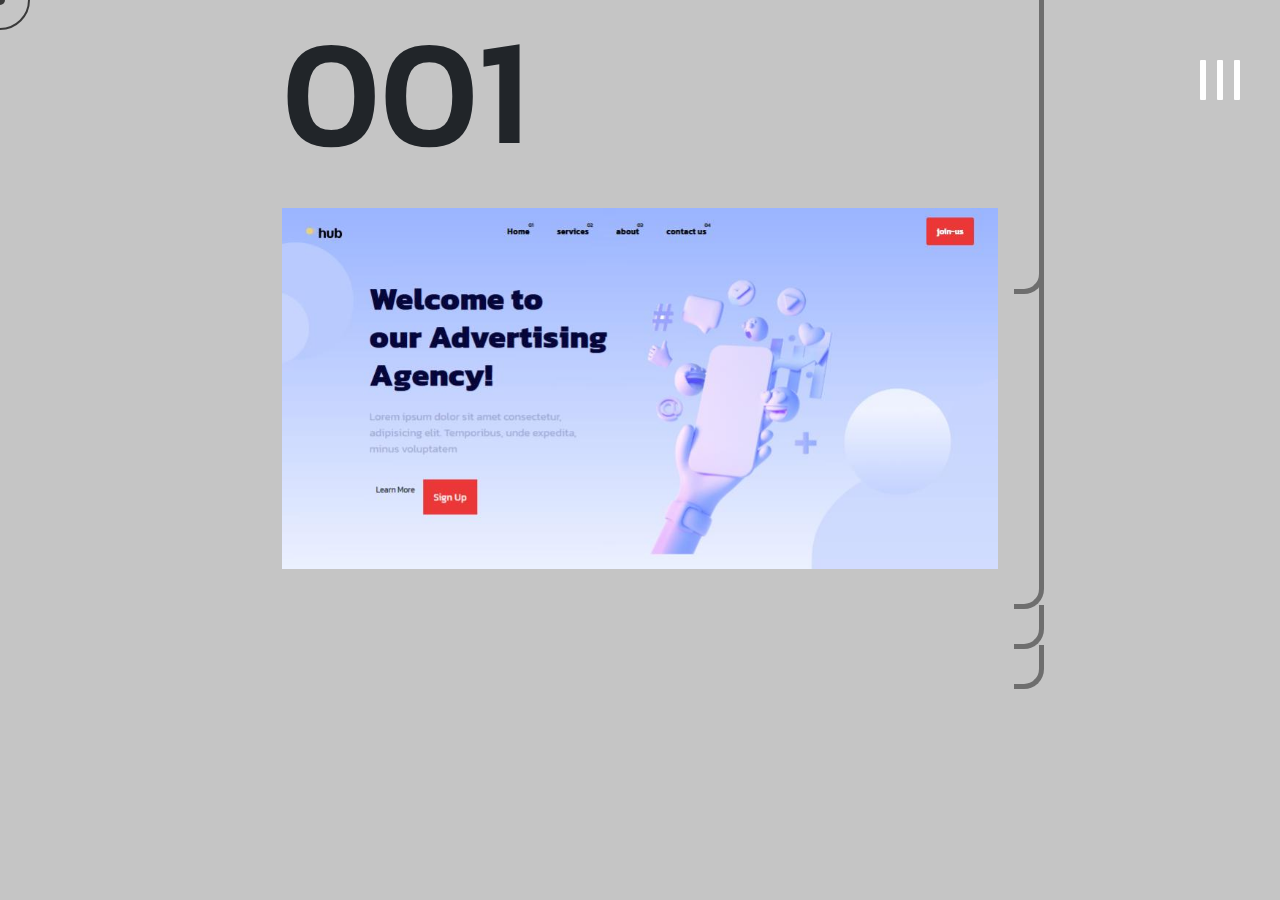
==== project-four.html @ 01827b54 "Add files via upload" ====
<!DOCTYPE html>
<html lang="en">
  <head>
    <meta charset="UTF-8" />
    <meta name="viewport" content="width=device-width, initial-scale=1.0" />

    <link
      rel="stylesheet"
      href="https://cdnjs.cloudflare.com/ajax/libs/font-awesome/6.6.0/css/all.min.css"
      integrity="sha512-Kc323vGBEqzTmouAECnVceyQqyqdsSiqLQISBL29aUW4U/M7pSPA/gEUZQqv1cwx4OnYxTxve5UMg5GT6L4JJg=="
      crossorigin="anonymous"
      referrerpolicy="no-referrer"
    />
    <link
      href="https://cdn.jsdelivr.net/npm/bootstrap@5.3.3/dist/css/bootstrap.min.css"
      rel="stylesheet"
      integrity="sha384-QWTKZyjpPEjISv5WaRU9OFeRpok6YctnYmDr5pNlyT2bRjXh0JMhjY6hW+ALEwIH"
      crossorigin="anonymous"
    />

    <link rel="stylesheet" href="style.css" />
    <title>Document</title>
  </head>
  <body>
    <div class="curser-dot" id="curser-dot"></div>
    <div class="curser-outline" id="curser-outline"></div>

    <div id="side-bar" class="side-bar">
      <div id="toggle_btn" class="toggle_btn">
        <span></span>
        <span></span>
        <span></span>
      </div>

      <div class="side-bar-content"></div>
      <h4>
        <span class=" send-text">Send</span><br />
        positive message!
      </h4>
      <input placeholder="YOUR NAME" type="text" />
      <input  class="message" placeholder="MESSAGE" type="text" />
      <div class="btn">Send</div>



      <ul class="d-flex flex-wrap">
        <li><i class="fa-brands fa-linkedin"></i></li>
        <li><i class="fa-brands fa-facebook"></i></li>
        <li><i class="fa-brands fa-github"></i></li>
      </ul>


    </div>

    <div class="top proj position-relative"></div>

    <div class="project-div">
      <div class="container">
        <div class="Proj-content">
          <div class="position-relative">
            <h1 class="">001</h1>

            <img src="assets/four/one.JPG" alt="" />
            <span class="circle-line first"></span>
            <span class="last-line"></span>
          </div>
          <div class="position-relative">
            <img src="assets/four/two.jpg" alt="" />
            <span class="circle-line"></span>
            <span class="last-line"></span>
          </div>
          <div class="position-relative">
            <img src="assets/four/three.jpg" alt="" />
            <span class="circle-line"></span>
            <span class="last-line"></span>
          </div>
          <div class="position-relative">
            <img src="assets/four/four.jpg" alt="" />
            <span class="circle-line"></span>
            <span class="last-line  last"></span>
          </div>
          
        </div>
      </div>
    </div>

    <script
      src="https://cdn.jsdelivr.net/npm/bootstrap@5.3.3/dist/js/bootstrap.bundle.min.js"
      integrity="sha384-YvpcrYf0tY3lHB60NNkmXc5s9fDVZLESaAA55NDzOxhy9GkcIdslK1eN7N6jIeHz"
      crossorigin="anonymous"
    ></script>

    <script src="app.js"></script>
  </body>
</html>
---- style.css ----
@import url('https://fonts.googleapis.com/css2?family=IBM+Plex+Sans+Arabic:wght@100;200;300;400;500;600;700&family=Kanit:ital,wght@0,100;0,200;0,300;0,400;0,500;0,600;0,700;0,800;0,900;1,100;1,200;1,300;1,400;1,500;1,600;1,700;1,800;1,900&family=Roboto:ital,wght@0,100;0,300;0,400;0,500;0,700;0,900;1,100;1,300;1,400;1,500;1,700;1,900&family=Tajawal:wght@200;300;400;500;700;800;900&display=swap');


@import url('https://fonts.googleapis.com/css2?family=Bebas+Neue&family=IBM+Plex+Sans+Arabic:wght@100;200;300;400;500;600;700&family=Jaro:opsz@6..72&family=Josefin+Sans:ital,wght@0,100..700;1,100..700&family=Kanit:ital,wght@0,100;0,200;0,300;0,400;0,500;0,600;0,700;0,800;0,900;1,100;1,200;1,300;1,400;1,500;1,600;1,700;1,800;1,900&family=Roboto:ital,wght@0,100;0,300;0,400;0,500;0,700;0,900;1,100;1,300;1,400;1,500;1,700;1,900&family=Tajawal:wght@200;300;400;500;700;800;900&family=Teko:wght@300..700&display=swap');
@import url('https://fonts.googleapis.com/css2?family=Bebas+Neue&family=IBM+Plex+Sans+Arabic:wght@100;200;300;400;500;600;700&family=Kanit:ital,wght@0,100;0,200;0,300;0,400;0,500;0,600;0,700;0,800;0,900;1,100;1,200;1,300;1,400;1,500;1,600;1,700;1,800;1,900&family=Roboto:ital,wght@0,100;0,300;0,400;0,500;0,700;0,900;1,100;1,300;1,400;1,500;1,700;1,900&family=Tajawal:wght@200;300;400;500;700;800;900&display=swap');
@import url('https://fonts.googleapis.com/css2?family=Bebas+Neue&family=IBM+Plex+Sans+Arabic:wght@100;200;300;400;500;600;700&family=Josefin+Sans:ital,wght@0,100..700;1,100..700&family=Kanit:ital,wght@0,100;0,200;0,300;0,400;0,500;0,600;0,700;0,800;0,900;1,100;1,200;1,300;1,400;1,500;1,600;1,700;1,800;1,900&family=Roboto:ital,wght@0,100;0,300;0,400;0,500;0,700;0,900;1,100;1,300;1,400;1,500;1,700;1,900&family=Tajawal:wght@200;300;400;500;700;800;900&display=swap');


body {
    background-color: rgb(197, 197, 197);
    font-family: "Kanit", sans-serif;
    cursor: none;
    overflow-x: hidden;
}

:root {
    --black: black;
    --light-black: rgb(110, 110, 110);
}

html {
    scroll-behavior: smooth;
}


.curser-dot {
    width: 10px;
    height: 10px;
    background-color: rgb(255, 255, 255);
    mix-blend-mode: difference;

}

.curser-outline {
    width: 60px;
    height: 60px;
    border: 2px solid white;
    mix-blend-mode: difference;
    z-index: 500;
}

.curser-outline,
.curser-dot {
    position: fixed;
    top: 0;
    left: 0;
    transform: translate(-50%, -50%);
    border-radius: 50%;
    z-index: 500;
    pointer-events: none;

}



/* main start */


.top {
    width: 100%;
    display: flex;
    justify-content: center;
    align-items: center;
    flex-direction: column;

    padding: 50px 0;
}

.main-section-title {
    position: relative;
    display: flex;
    align-items: center;
    justify-content: center;
    color: var(--black);


    h1 {
        font-family: "Josefin Sans", sans-serif;
        position: relative;
        left: -137px;
        font-size: 25px;
        font-weight: 700;
    }


    h5 {
        position: absolute;
        left: -191px;
        bottom: 11px;
    }

    &::after {
        content: '';
        position: absolute;
        width: 440px;
        background-color: var(--black);
        right: -311px;
        height: 3px;
    }

    &::before {
        content: '';
        position: absolute;
        width: 160px;
        background-color: var(--black);
        left: -309px;
        height: 3px;
    }

}


.main-img {
    width: 100%;
    right: 0;
    position: absolute;
    z-index: -1;
}






.all-thing {}

/* landing start */


.landing-section {
    padding: 100px 0 0;
    height: 100vh;

}

.logo {
    font-size: 30px;
    color: rgb(46, 46, 46);
    padding: 20px 50px;
    font-family: "Jaro", serif;
    font-weight: 800;
}



.landing-section .top-content {

    position: relative;

    &::after {
        position: absolute;
        content: '';
        left: 0;
        background-color: rgb(197, 197, 197);
        height: 100%;
        width: 218px;
        top: 0;
        transform: translateX(-218px);
        z-index: 6;
    }

    .wel-text {
        font-size: clamp(120px, 10vw, 50px);
        line-height: 81px;
        font-weight: 800;
        animation: landingAnimationtwo forwards 1s;
        position: relative;



    }

    .dis-text {


        h1 {
            &:nth-child(1) {
                font-size: 50px;
                color: white;
                animation: landingAnimationtwo forwards 2s;
                position: relative;


            }

            &:nth-child(2) {
                position: relative;
                font-size: clamp(120px, 10vw, 50px);


                color: rgb(255, 255, 255);
                font-weight: 900;
                mix-blend-mode: difference;
                z-index: 5;
                animation: landingAnimationtwo forwards 2s;

            }
        }

    }
}



.landing-section .bot-content {


    padding: 20px;

    p {
        width: 35%;

        font-size: 25px;


        span {
            background-color: #6d6d6d70;
            padding: 0 5px;
        }

    }

    .btn {
        background-color: rgb(255, 255, 255);
        color: black;
        display: inline-block;
        padding: 0.9rem 1.8rem;
        font-size: 16px;
        font-weight: 700;
        cursor: pointer;
        position: relative;
        text-decoration: none;
        overflow: hidden;
        height: 64px;
        display: flex;
        justify-content: center;
        align-items: center;
        width: 191px;
        font-weight: 700;
        margin-right: 250px;
        border-radius: 0;
        z-index: 1;
    }

    .btn:hover {
        color: white;
    }

    .btn::before {
        content: "";
        position: absolute;
        left: 0;
        top: 0;
        width: 100%;
        height: 100%;
        background-color: rgb(95, 95, 255);
        transform: translateX(-100%);
        transition: all .3s;
        z-index: -1;
    }

    .btn:hover::before {
        transform: translateX(0);
    }
}






/* my projects start */
.my_projects {
    padding: 50px 0 120px;
    display: flex;
    flex-direction: column;
    align-items: center;
    justify-content: center;

    p {
        color: #e7e6e6;
        font-size: 19px;
        width: 448px;
    }

    .row {
        padding: 40px 0;
    }

    .row a {
        list-style: none;
        text-decoration: none;
    }


    .top {
        padding: 0;
    }

    .main-section-title {
        h1 {
            color: white;
        }

        &::after {
            background-color: white;

        }

        &::before {
            background-color: white;

        }
    }
}


.my_projects .content {

    background-color: #ededed;
    position: relative;
    width: 100%;
    animation: scrollAnimation linear;
    animation-timeline: view();
    animation-range: entry 0;



    &:hover {
        .btn {
            color: rgb(255, 255, 255);
            background-color: rgb(95, 95, 95);
        }


        .img-content img {
            transform: scale(1.2);

        }
    }


}


.img-content {
    width: 100%;
    padding: 50px 25px;
    background-color: white;
    min-height: 167px;
    border-bottom-left-radius: 30px;
    border-bottom-right-radius: 30px;


    img {
        width: 160px;
        transition: 0.5s all;
    }
}

.text-content {
    padding: 20px;


    .btn {
        height: 50px;
        width: 50px;
        color: rgb(95, 95, 95);
        position: relative;
        border: 2px solid rgb(95, 95, 95);
        border-radius: 50%;
        display: flex;
        justify-content: center;
        align-items: center;
        font-size: 20px;
    }


    h5 {
        width: 50%;
        font-size: 23;
        color: rgb(82, 81, 81);
    }
}

.one-num {
    position: absolute;
    z-index: 5;
    clip-path: circle();
    padding: 20px;
    color: rgb(0 0 0);
    background-color: rgb(216, 216, 216);
    left: -24px;
    top: -36px;
    padding: 28px;
    font-size: 26px;
    font-weight: 800;
}




/* my-skills */


.my-skills {
    padding: 50px;
    position: relative;
    background-color: #c5c5c5;

}


.my-skills .animation-div {

    display: flex;
    align-items: center;
    justify-content: center;


}

.my-skills .animation-content {
    flex-wrap: wrap;

}

.my-skills .animation-content li {
    background-color: white;
    margin: 12px;
    padding: 45px;
    list-style: none;
    display: flex;
    flex-direction: column;
    align-items: center;
    border-radius: 4px;

    h5 {
        color: #787878;
        font-family: "Josefin Sans", sans-serif;
        margin: 9px 0 0;
    }


    i {
        font-size: 64px;
    }
}

.my-skills .card-lets-talk {
    background-color: rgb(95, 95, 253);
    background-image: url(./assets/cardBackgroun.png);
    background-position: center;
    background-size: cover;
    background-repeat: no-repeat;
    position: absolute;
    padding: 10px 31px;
    top: 0;
    right: 68px;

    transform: rotate(-19deg);
    color: white;
    border-left: rgb(175, 175, 255) solid 2px;
    border-bottom: rgb(52, 52, 156) solid 2px;
    box-shadow: 1px 9px 10px -1px black;
    font-family: "Tajawal", serif;
    animation: scrollAnimationtwo linear;
    animation-timeline: view();
    animation-range-end: 350px;
}



/* project-page */


.top.proj {



    padding: 0;

    h1 {
        font-size: 200px;
    }
}



.project-div {
    display: flex;
    flex-direction: column;



    .Proj-content {
        padding: 0 200px;
    }


    .Proj-content .circle {

        top: 0;
        right: 0;
        border-radius: 50%;
        border: 2px black solid;
        display: flex;
        justify-content: center;
        align-items: center;
        width: 50px;
        height: 50px;
        transform: translateX(70px);

        display: none;



    }

    .Proj-content .circle-line {
        position: absolute;
        top: 0;
        right: 0;
        height: 50%;
        background-color: transparent;
        width: 30px;

        border-right: 5px solid var(--light-black);
        border-bottom: 5px solid var(--light-black);

        border-bottom-right-radius: 20px;
        transform: translateX(46px);


    }



    .Proj-content h1 {


        font-size: 150px;
    }





    .Proj-content .last-line {
        position: absolute;
        bottom: 0;
        right: 0;
        height: 60%;
        background-color: var(--light-black);
        width: 5px;
        transform: translateX(46px);



    }

    .Proj-content .last {
        display: none;
    }


    .Proj-content .first {}



    img {
        margin: 20px 0;
        width: 100%;


    }


}





/* side_bar */



.side-bar {
    height: 100%;
    width: 300px;
    right: -300px;
    position: fixed;
    top: 0;
    background-color: white;
    z-index: 400;
    padding: 100px 39px;
    display: flex;
    justify-content: center;
    flex-direction: column;
    transition: 400ms ease-in-out all;





    .btn {
        background-color: rgb(81, 81, 255);
        margin: 10px 0;
        border-radius: 0;
        color: white;
    }

    ul {
        margin-top: 20px;


        padding-left: 0;

        li {
            list-style: none;
            cursor: pointer;

            margin: 15px;

            i {
                font-size: 30px;
            }
        }
    }


    h4 {

        margin: 50px 0 20px;

        .send-text {
            font-size: 70px;
            font-family: "Teko", sans-serif;
        }
    }

}

.side-bar .toggle_btn {
    position: absolute;
    left: -80px;
    top: 60px;
    display: flex;
    width: 40px;
    height: 40px;
    align-items: center;
    cursor: pointer;
    justify-content: center;








    span {
        position: absolute;
        background-color: rgb(255, 255, 255);
        width: 6px;
        height: 100%;
        border-radius: 1px;
        transition: 400ms ease all;


        &:nth-child(1) {
            left: 0;
        }

        &:nth-child(2) {
            left: 50%;
            transform: translateX(-50%);
        }

        &:nth-child(3) {
            right: 0;
        }

    }

}


.side-bar.active {

    right: 0;




    .toggle_btn span {


        &:nth-child(1) {
            left: 50%;
            transform: translateX(-50%) rotate(45deg);

        }

        &:nth-child(2) {
            display: none;

        }

        &:nth-child(3) {
            left: 50%;
            transform: translateX(-50%) rotate(-45deg);

        }

    }

    .toggle_btn {
        left: -50px;

    }

}




.side-bar input {
    color: rgb(0, 0, 0);
    width: 100%;
    padding: 11px 16px;
    font-size: 13px;
    margin: 10px 0;
    background-color: rgb(199 199 199);
    border: none;



    &:focus-visible {
        outline: 1px rgb(49, 49, 49) solid;
    }

    &::placeholder {
        color: rgb(46, 46, 46);
    }

    &:nth-child(3) {
        padding: 5px 9px 20px;
    }
}


.side-bar .message {
    padding: 11px 20px 55px;
}











@keyframes animation-way {

    from {
        transform: translateX(0);
    }

    to {
        transform: translateX(-100px);
    }

}


@keyframes scrollAnimation {
    from {
        opacity: 0;
        scale: 0.5;
    }

    to {
        opacity: 1;
        scale: 1;
    }
}

@keyframes scrollAnimationtwo {
    from {
        opacity: 0;
        scale: 2;
    }

    to {
        opacity: 1;
        scale: 1;
    }
}

@keyframes landingAnimationtwo {
    from {
        left: -100%;
    }

    to {
        left: 0;
    }
}
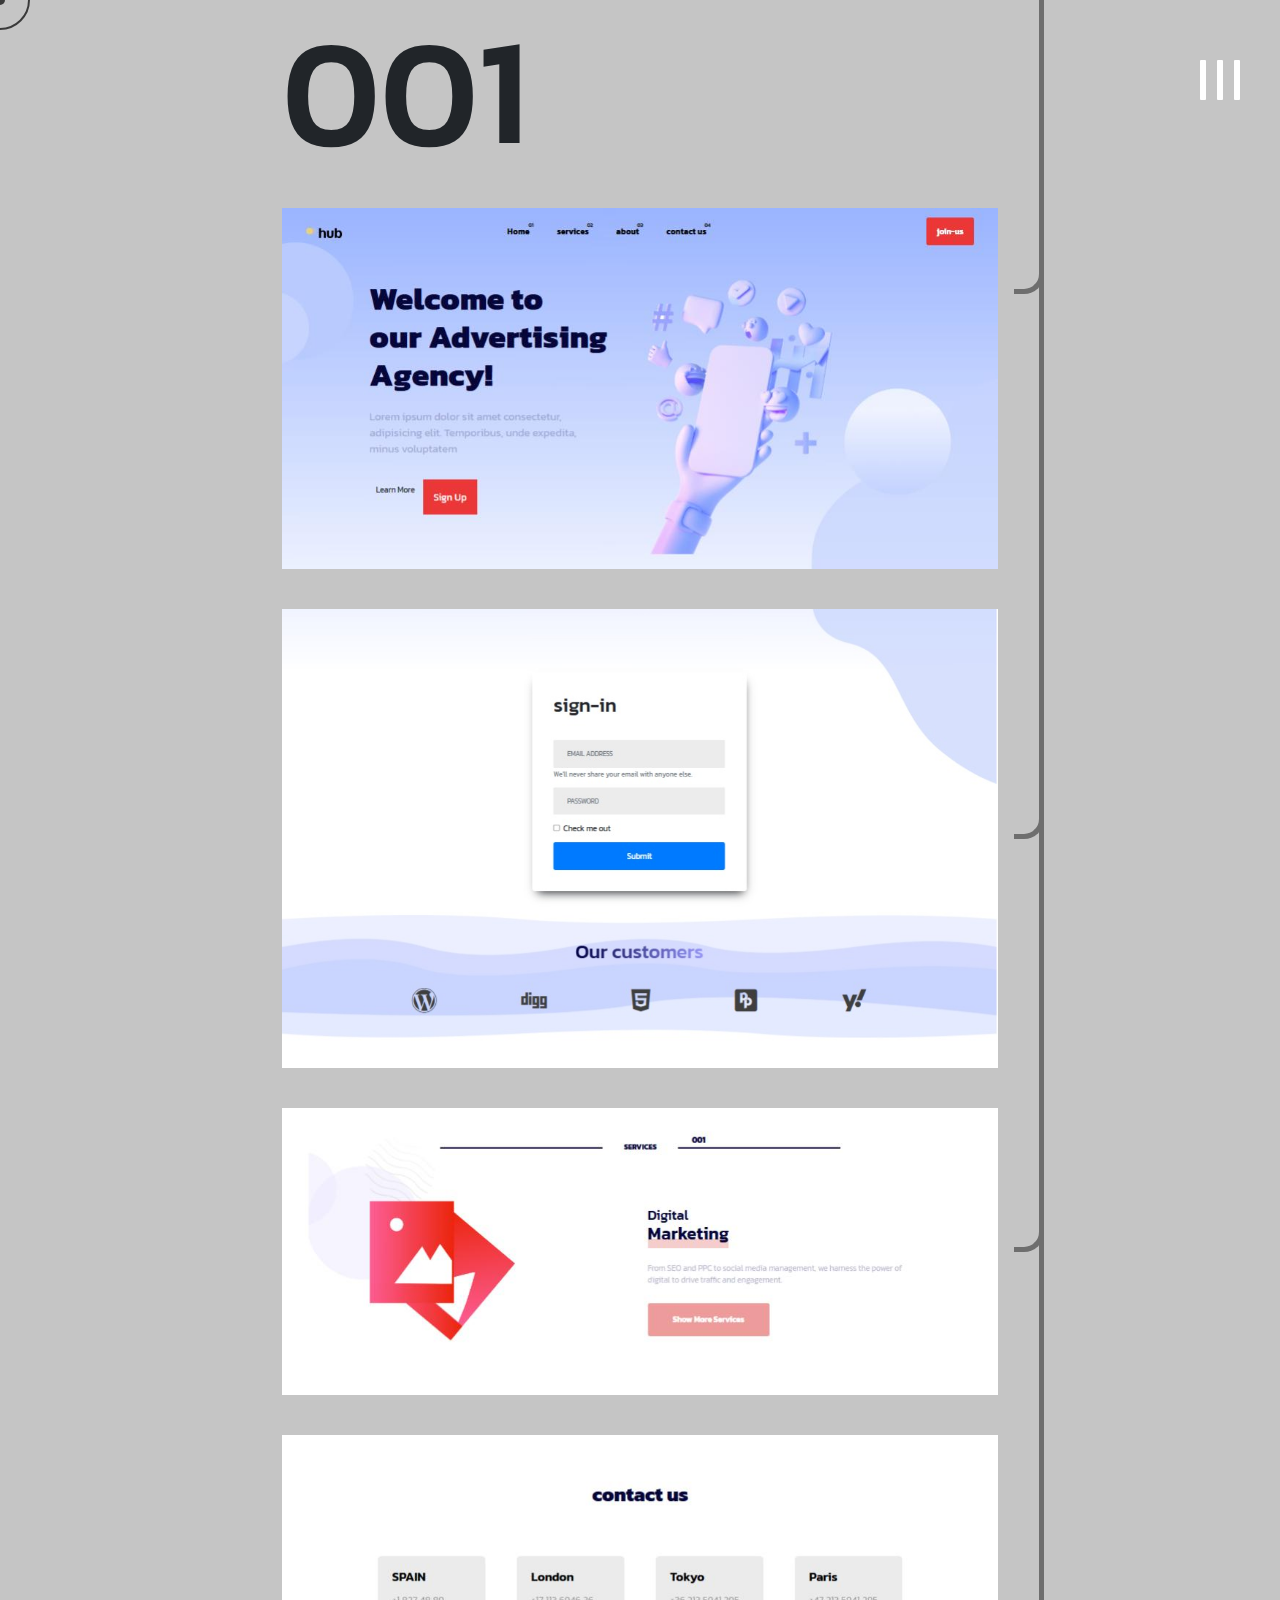
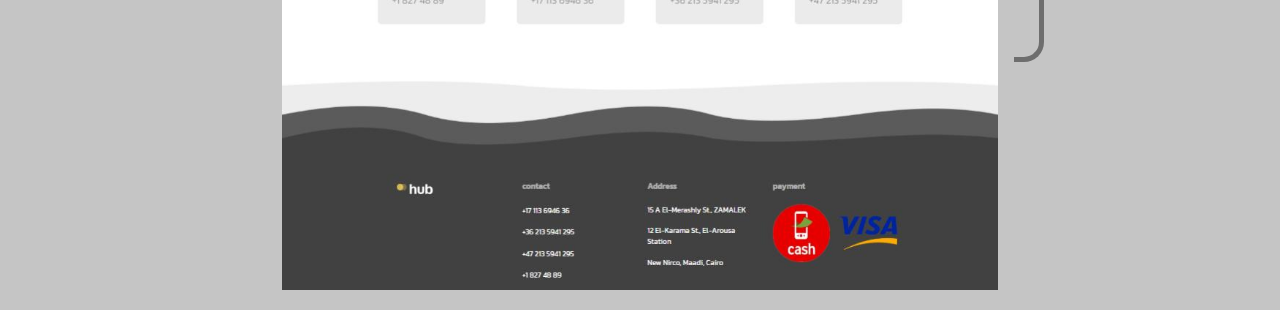
==== commit 0d3dc2fe: "Update project-four.html" ====
--- a/project-four.html
+++ b/project-four.html
@@ -60,7 +60,7 @@
           <div class="position-relative">
             <h1 class="">001</h1>
 
-            <img src="assets/four/one.JPG" alt="" />
+            <img src="assets/four/one.jpg" alt="" />
             <span class="circle-line first"></span>
             <span class="last-line"></span>
           </div>
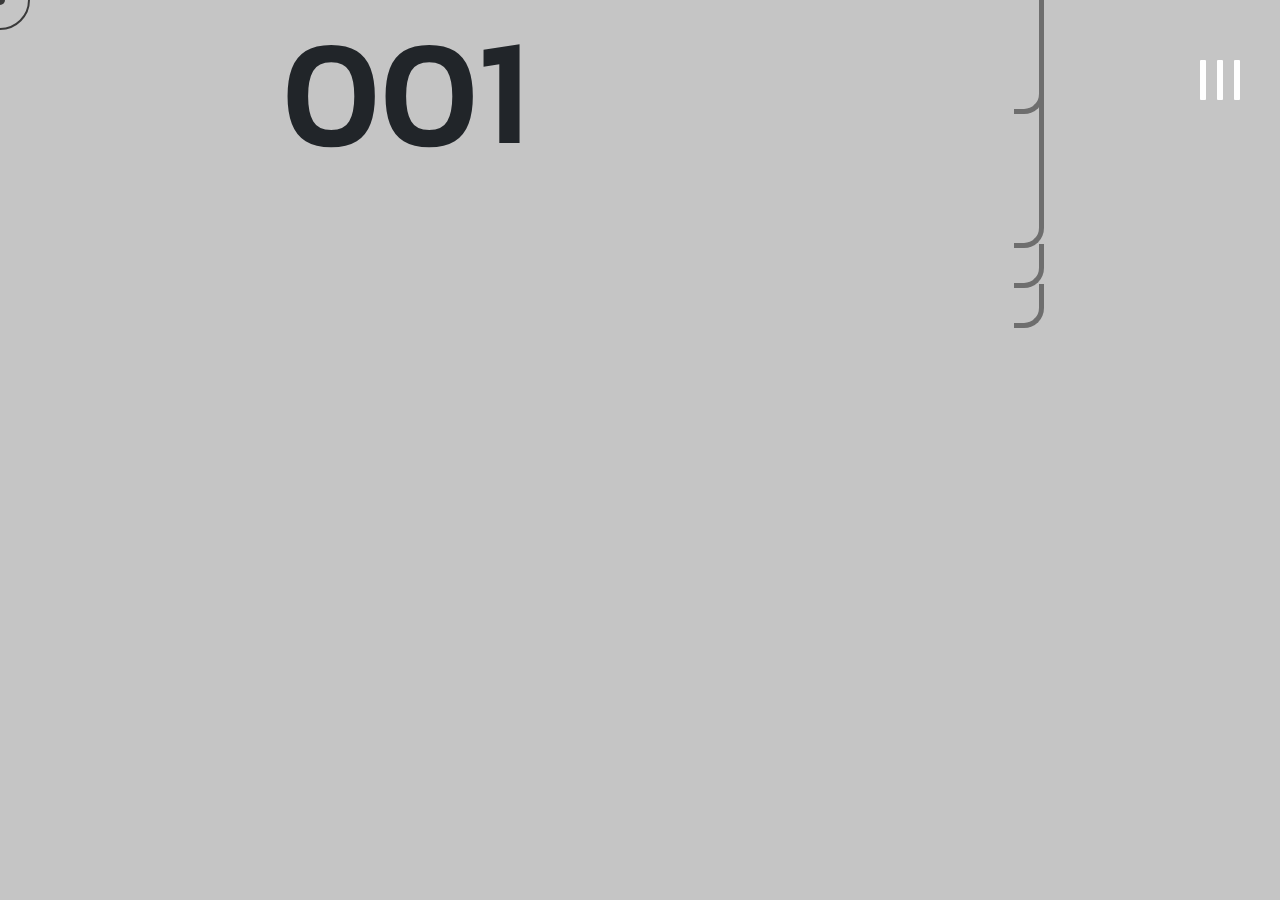
==== commit 79cf1c62: "Update project-four.html" ====
--- a/project-four.html
+++ b/project-four.html
@@ -60,22 +60,22 @@
           <div class="position-relative">
             <h1 class="">001</h1>
 
-            <img src="assets/four/one.jpg" alt="" />
+            <img src="ass/four/one.webp" alt="" />
             <span class="circle-line first"></span>
             <span class="last-line"></span>
           </div>
           <div class="position-relative">
-            <img src="assets/four/two.jpg" alt="" />
+            <img src="ass/four/two.webp" alt="" />
             <span class="circle-line"></span>
             <span class="last-line"></span>
           </div>
           <div class="position-relative">
-            <img src="assets/four/three.jpg" alt="" />
+            <img src="ass/four/three.webp" alt="" />
             <span class="circle-line"></span>
             <span class="last-line"></span>
           </div>
           <div class="position-relative">
-            <img src="assets/four/four.jpg" alt="" />
+            <img src="ass/four/four.webp" alt="" />
             <span class="circle-line"></span>
             <span class="last-line  last"></span>
           </div>
